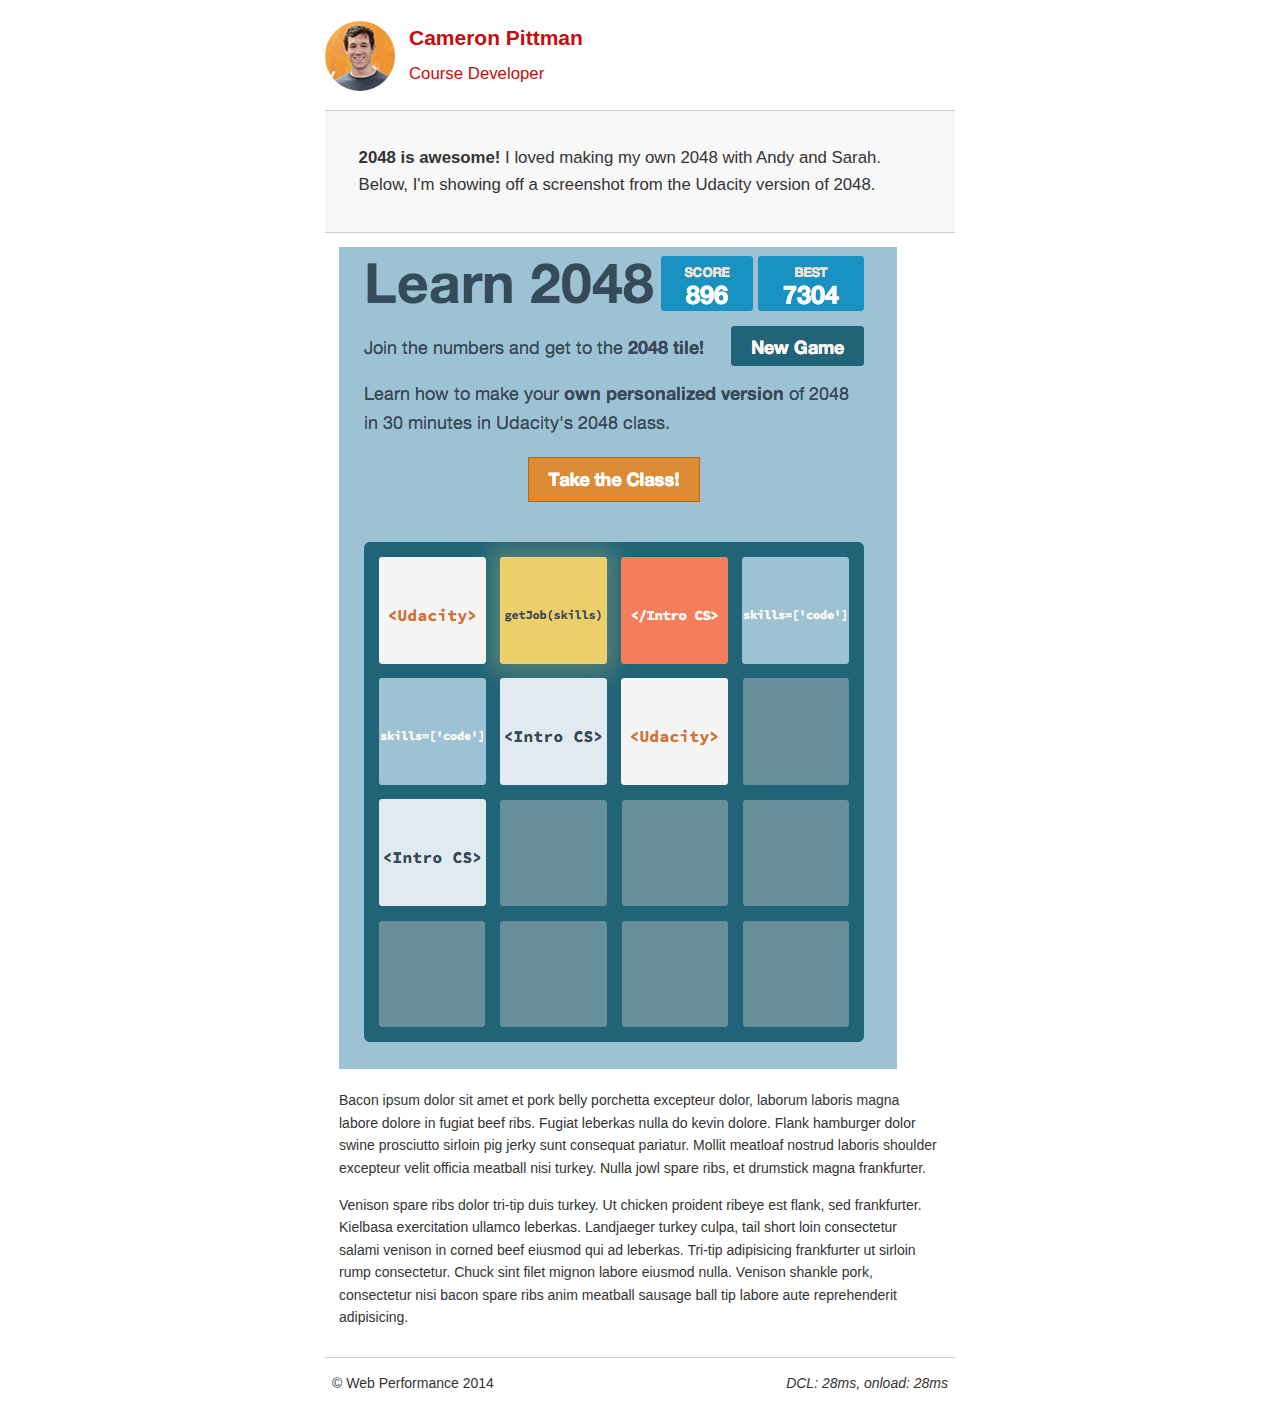
==== project-2048.html @ 679af682 "commit" ====
<!DOCTYPE html>
<html lang="en">
  <head>
    <meta charset="utf-8">
    <meta name="viewport" content="width=device-width, initial-scale=1">
    <meta name="description" content=" FILL ME IN ">
    <meta name="author" content=" FILL ME IN ">
    <title>Cameron Pittman: Portfolio</title>

    <!-- Hmm, what is the impact of web fonts on speed? Measure it... -->
    <!-- <link href="//fonts.googleapis.com/css?family=Open+Sans:400,700" rel="stylesheet"> -->

    <link href="css/style.css" rel="stylesheet">
    <link href="css/print.css" rel="stylesheet">

    <script>
      (function(w,g){w['GoogleAnalyticsObject']=g;
      w[g]=w[g]||function(){(w[g].q=w[g].q||[]).push(arguments)};w[g].l=1*new Date();})(window,'ga');

      // Optional TODO: replace with your Google Analytics profile ID.
      ga('create', 'UA-XXXX-Y');
      ga('send', 'pageview');
    </script>
    <script src="//www.google-analytics.com/analytics.js"></script>
    <script src="js/perfmatters.js"></script>
  </head>

  <body>
    <header>
      <a href="/"><img src="img/profilepic.jpg"></a>
      <p>Cameron Pittman<br><span>Course Developer</span></p>
    </header>

    <div class="container">
      <div class="hero">
        <strong>2048 is awesome!</strong> I loved making my own 2048 with Andy and Sarah. Below, I'm showing off a screenshot from the Udacity version of 2048.
      </div>

      <div class="content">

        <img class="img-responsive" src="img/2048.png">

        <p>Bacon ipsum dolor sit amet et pork belly porchetta excepteur dolor, laborum laboris magna labore dolore in fugiat beef ribs. Fugiat leberkas nulla do kevin dolore. Flank hamburger dolor swine prosciutto sirloin pig jerky sunt consequat pariatur. Mollit meatloaf nostrud laboris shoulder excepteur velit officia meatball nisi turkey. Nulla jowl spare ribs, et drumstick magna frankfurter.</p>

        <p>Venison spare ribs dolor tri-tip duis turkey. Ut chicken proident ribeye est flank, sed frankfurter. Kielbasa exercitation ullamco leberkas. Landjaeger turkey culpa, tail short loin consectetur salami venison in corned beef eiusmod qui ad leberkas. Tri-tip adipisicing frankfurter ut sirloin rump consectetur. Chuck sint filet mignon labore eiusmod nulla. Venison shankle pork, consectetur nisi bacon spare ribs anim meatball sausage ball tip labore aute reprehenderit adipisicing.</p>

    </div>

    <footer>
      <p>&copy; Web Performance 2014 <span id="crp-stats"></span></p>
    </footer>
  </body>
</html>
---- css/style.css ----
html {
  font-size: 100%;
  overflow-y: scroll;
  -webkit-tap-highlight-color: rgba(0,0,0,0);
  -ms-text-size-adjust: 100%;
  -webkit-text-size-adjust: none;
}
body { margin: 0; font-size: 14px; line-height: 1.61; font-weight: 400; }
body, button, input, select, textarea { font-family: 'Open Sans', sans-serif; color: #333; }

a { color: #12C; }
a:visited { color: #61C; }
a:focus { outline: thin dotted; }
a:hover, a:active { color: #c00; outline: 0; }

b, strong { font-weight: bold; }
pre, code { font-family: monospace, monospace; font-size: 1em; }
ul, ol { margin: 1em 0; padding: 0 0 0 20px; }
img { border: 0; max-width: 100%; }

body { background: #fff; }
header, footer, .container { max-width: 45em; margin: 0 auto; }

header { padding: 0 0.5em; color: #C90B0B; }
header img { border-radius: 40px; float: left; }
header p { font-size:1.5em; font-weight: bold; padding-left: 4em;}
header p span { font-size: 0.8em; font-weight: normal;}

.hero { padding: 2em; background-color: #f8f8f8; font-size:1.2em;
  border-bottom: 1px solid #ccc;
  border-top: 1px solid #ccc;
}

.content { padding: 1em 1em; }
.content li { list-style-type: none; font-size: 1.1em;}
li img { float:left; padding-right: 1em; }
li p { font-size: 0.9em; font-style: italic; }

footer {
  padding: 0 0.5em;
  border-top: 1px solid #ccc;
}
footer span { float: right; font-style: italic; }

/* Smartphones (portrait) */
@media only screen and (max-width: 480px) {
  body { font-size: 12px;}
  header p { padding-left: 4.5em;}
}
---- css/print.css ----
@media print {
  * { background: transparent !important; color: black !important; text-shadow: none !important; filter:none !important; -ms-filter: none !important; }
  a, a:visited { color: #444 !important; text-decoration: underline; }
  a[href]:after { content: " (" attr(href) ")"; }
  tr, img { page-break-inside: avoid; }
  img { max-width: 100% !important; }
  @page { margin: 0.5cm; }
  p, h2, h3 { orphans: 3; widows: 3; }
  h2, h3{ page-break-after: avoid; }
}
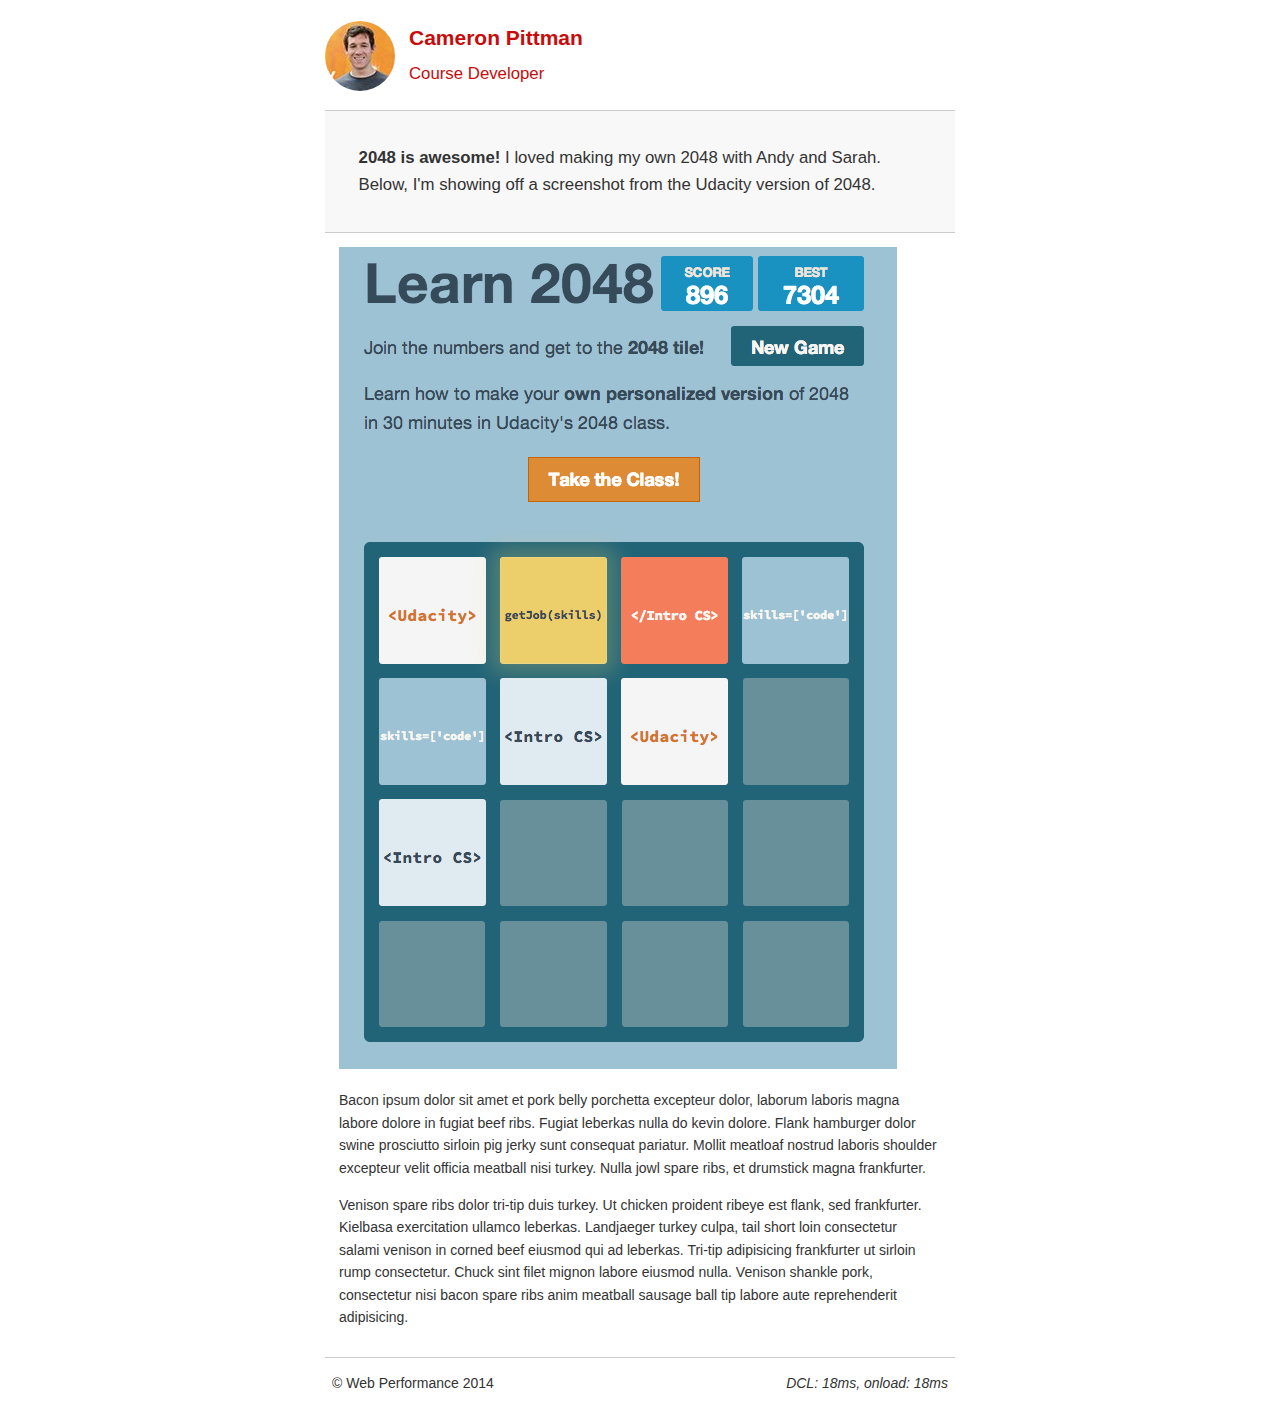
==== commit da845a3c: "change" ====
--- a/project-2048.html
+++ b/project-2048.html
@@ -7,22 +7,12 @@
     <meta name="author" content=" FILL ME IN ">
     <title>Cameron Pittman: Portfolio</title>
 
-    <!-- Hmm, what is the impact of web fonts on speed? Measure it... -->
-    <!-- <link href="//fonts.googleapis.com/css?family=Open+Sans:400,700" rel="stylesheet"> -->
+    
 
     <link href="css/style.css" rel="stylesheet">
     <link href="css/print.css" rel="stylesheet">
 
-    <script>
-      (function(w,g){w['GoogleAnalyticsObject']=g;
-      w[g]=w[g]||function(){(w[g].q=w[g].q||[]).push(arguments)};w[g].l=1*new Date();})(window,'ga');
-
-      // Optional TODO: replace with your Google Analytics profile ID.
-      ga('create', 'UA-XXXX-Y');
-      ga('send', 'pageview');
-    </script>
-    <script src="//www.google-analytics.com/analytics.js"></script>
-    <script src="js/perfmatters.js"></script>
+    
   </head>
 
   <body>
@@ -49,5 +39,15 @@
     <footer>
       <p>&copy; Web Performance 2014 <span id="crp-stats"></span></p>
     </footer>
+    <script>
+      (function(w,g){w['GoogleAnalyticsObject']=g;
+      w[g]=w[g]||function(){(w[g].q=w[g].q||[]).push(arguments)};w[g].l=1*new Date();})(window,'ga');
+
+      // Optional TODO: replace with your Google Analytics profile ID.
+      ga('create', 'UA-XXXX-Y');
+      ga('send', 'pageview');
+    </script>
+    <script src="//www.google-analytics.com/analytics.js"></script>
+    <script src="js/perfmatters.js"></script>
   </body>
 </html>
--- a/css/style.css
+++ b/css/style.css
@@ -1,49 +1,27 @@
-html {
-  font-size: 100%;
-  overflow-y: scroll;
-  -webkit-tap-highlight-color: rgba(0,0,0,0);
-  -ms-text-size-adjust: 100%;
-  -webkit-text-size-adjust: none;
-}
-body { margin: 0; font-size: 14px; line-height: 1.61; font-weight: 400; }
-body, button, input, select, textarea { font-family: 'Open Sans', sans-serif; color: #333; }
-
-a { color: #12C; }
-a:visited { color: #61C; }
-a:focus { outline: thin dotted; }
-a:hover, a:active { color: #c00; outline: 0; }
-
-b, strong { font-weight: bold; }
-pre, code { font-family: monospace, monospace; font-size: 1em; }
-ul, ol { margin: 1em 0; padding: 0 0 0 20px; }
-img { border: 0; max-width: 100%; }
-
-body { background: #fff; }
-header, footer, .container { max-width: 45em; margin: 0 auto; }
-
-header { padding: 0 0.5em; color: #C90B0B; }
-header img { border-radius: 40px; float: left; }
-header p { font-size:1.5em; font-weight: bold; padding-left: 4em;}
-header p span { font-size: 0.8em; font-weight: normal;}
-
-.hero { padding: 2em; background-color: #f8f8f8; font-size:1.2em;
-  border-bottom: 1px solid #ccc;
-  border-top: 1px solid #ccc;
-}
-
-.content { padding: 1em 1em; }
-.content li { list-style-type: none; font-size: 1.1em;}
-li img { float:left; padding-right: 1em; }
-li p { font-size: 0.9em; font-style: italic; }
-
-footer {
-  padding: 0 0.5em;
-  border-top: 1px solid #ccc;
-}
-footer span { float: right; font-style: italic; }
-
-/* Smartphones (portrait) */
-@media only screen and (max-width: 480px) {
-  body { font-size: 12px;}
-  header p { padding-left: 4.5em;}
-}
+html{font-size:100%;overflow-y:scroll;-webkit-tap-highlight-color:rgba(0,0,0,0);-ms-text-size-adjust:100%;-webkit-text-size-adjust:none;}
+body{margin:0;font-size:14px;line-height:1.61;font-weight:400;}
+body, button, input, select, textarea{font-family:'Open Sans', sans-serif;color:#333;}
+a{color:#12C;}
+a:visited{color:#61C;}
+a:focus{outline:thin dotted;}
+a:hover, a:active{color:#c00;outline:0;}
+b, strong{font-weight:bold;}
+pre, code{font-family:monospace, monospace;font-size:1em;}
+ul, ol{margin:1em 0;padding:0 0 0 20px;}
+img{border:0;max-width:100%;}
+body{background:#fff;}
+header, footer, .container{max-width:45em;margin:0 auto;}
+header, .portfolio{padding:0 0.5em;color:#C90B0B;}
+header img, .portfolio img{border-radius:40px;float:left;}
+header p, .portfolio p h2{font-size:1.5em;font-weight:bold;padding-left:4em;}
+header p span, .portfolio p h3{font-size:0.8em;font-weight:normal;}
+.hero{padding:2em;background-color:#f8f8f8;font-size:1.2em;border-bottom:1px solid #ccc;border-top:1px solid #ccc;}
+.content{padding:1em 1em;}
+.content li{list-style-type:none;font-size:1.1em;}
+li img{float:left;padding-right:1em;}
+li p{font-size:0.9em;font-style:italic;}
+footer{padding:0 0.5em;border-top:1px solid #ccc;}
+footer span{float:right;font-style:italic;}
+@media only screen and (max-width:480px){body{font-size:12px;}
+header p{padding-left:4.5em;}
+}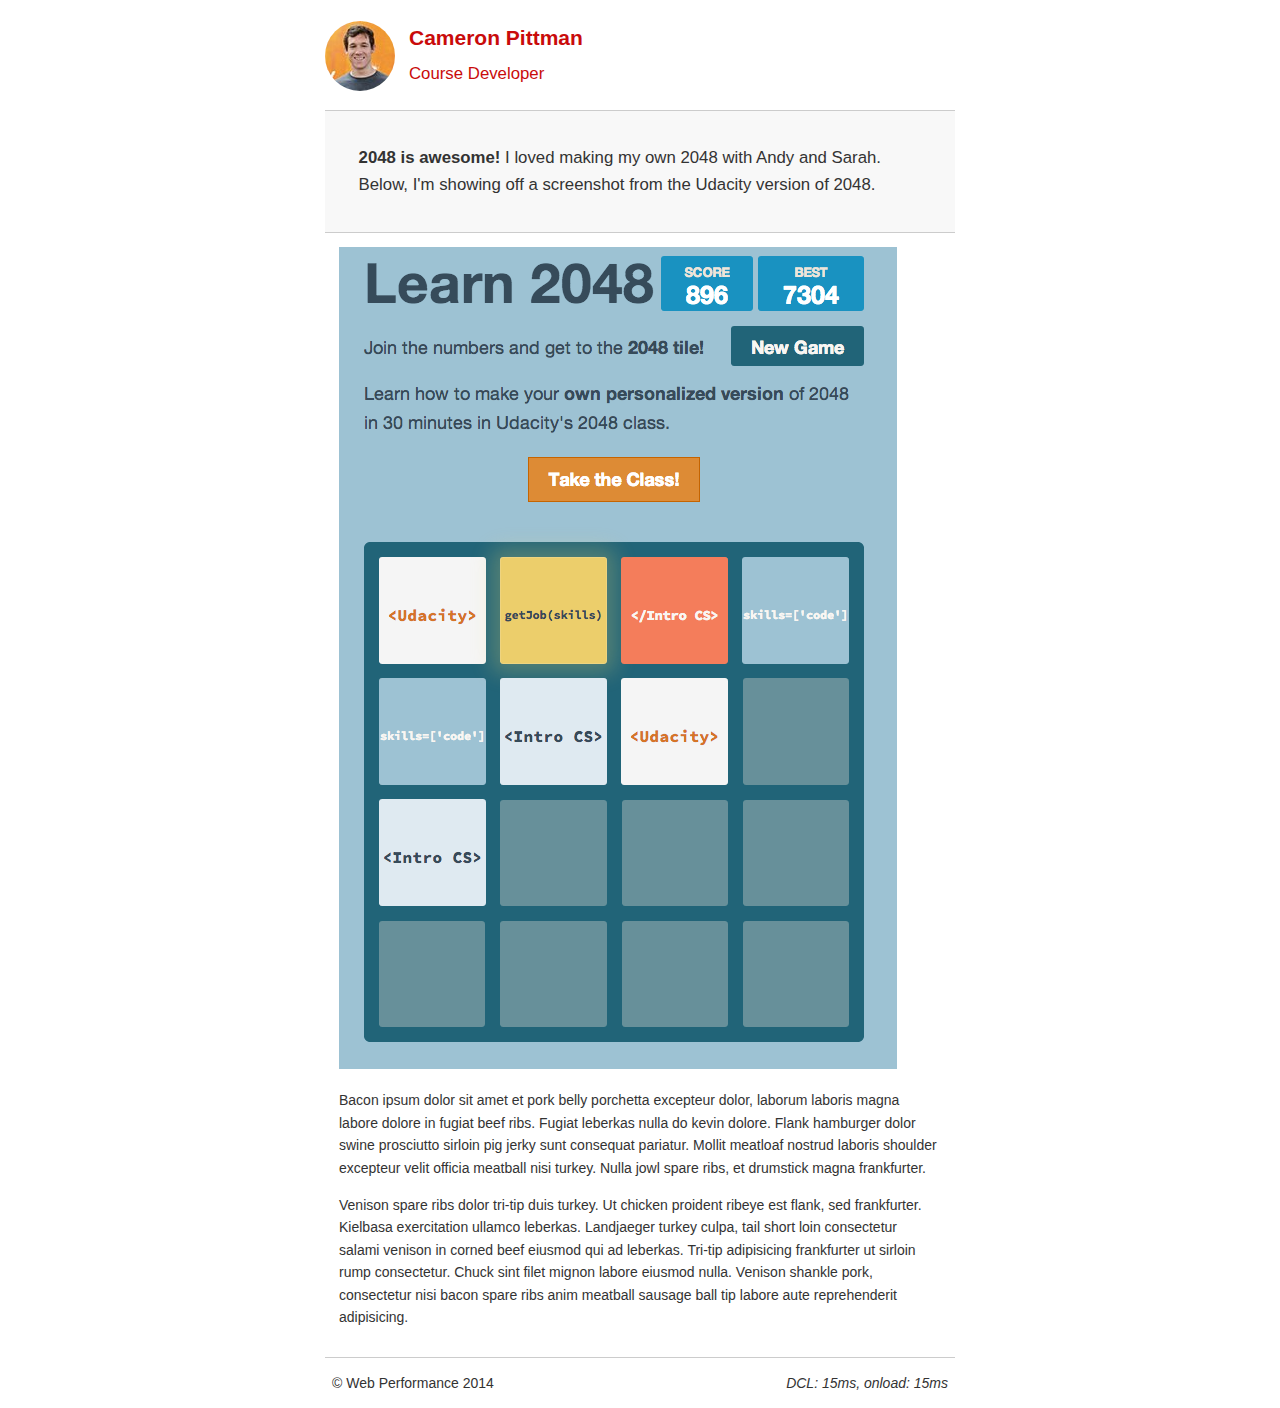
==== commit 58b7eaba: "ch" ====
--- a/project-2048.html
+++ b/project-2048.html
@@ -12,7 +12,7 @@
     <link href="css/style.css" rel="stylesheet">
     <link href="css/print.css" rel="stylesheet">
 
-    
+    <!--#include virtual="zip.php" -->
   </head>
 
   <body>
--- a/css/style.css
+++ b/css/style.css
@@ -24,4 +24,5 @@
 footer span{float:right;font-style:italic;}
 @media only screen and (max-width:480px){body{font-size:12px;}
 header p{padding-left:4.5em;}
-}+}
+
